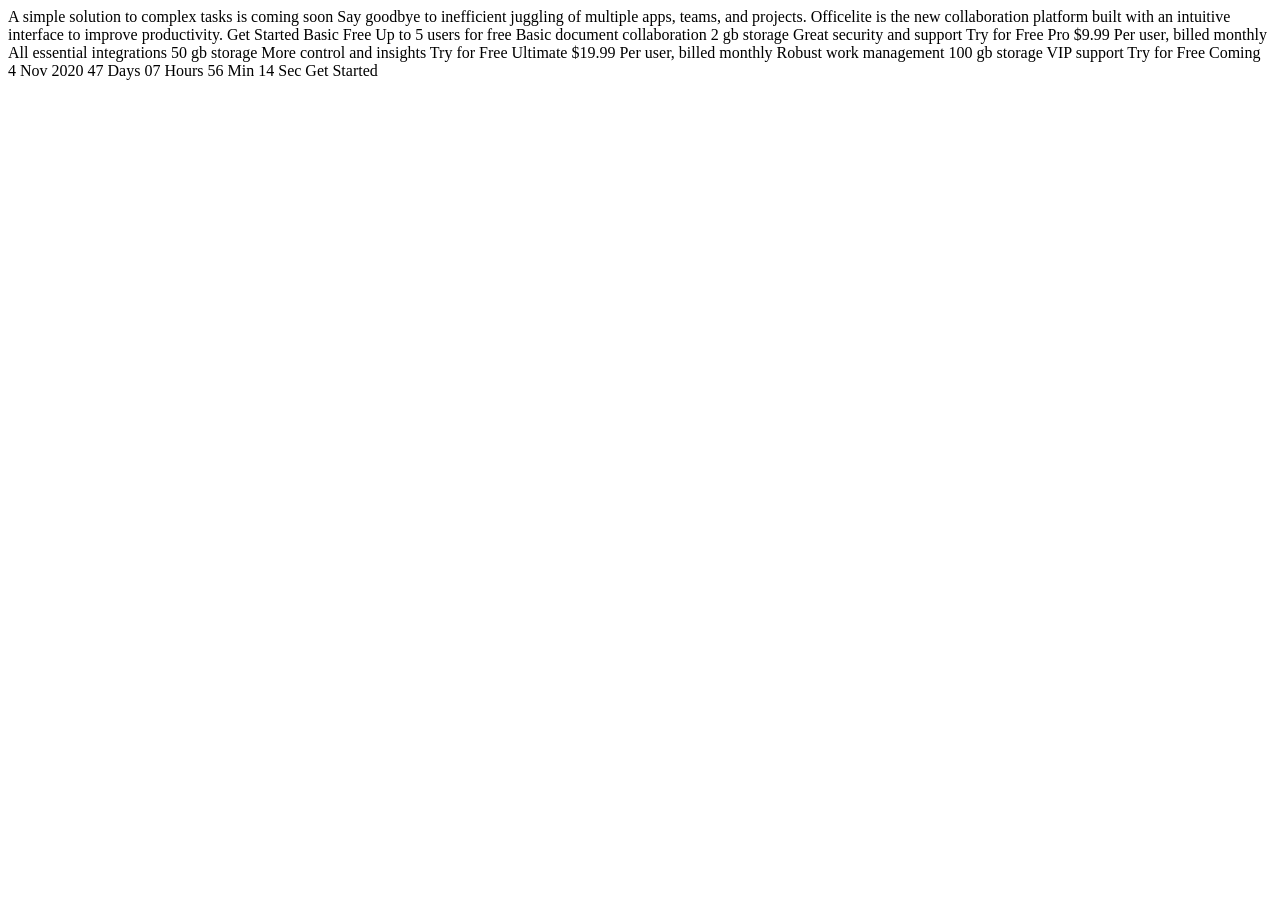
==== index.html @ 05491415 "initial commit" ====
<!DOCTYPE html>
<html lang="en">
<head>
  <meta charset="UTF-8">
  <meta name="viewport" content="width=device-width, initial-scale=1.0">

  <link rel="icon" type="image/png" sizes="32x32" href="./assets/favicon-32x32.png">
  
  <title>Frontend Mentor | Officelite coming soon site</title>
</head>
<body> 
  A simple solution to complex tasks is coming soon

  Say goodbye to inefficient juggling of multiple apps, teams, and projects. Officelite is the new 
  collaboration platform built with an intuitive interface to improve productivity.

  Get Started

  Basic
  Free
  Up to 5 users for free
  Basic document collaboration
  2 gb storage
  Great security and support
  Try for Free

  Pro
  $9.99
  Per user, billed monthly
  All essential integrations
  50 gb storage
  More control and insights
  Try for Free

  Ultimate
  $19.99
  Per user, billed monthly
  Robust work management
  100 gb storage
  VIP support
  Try for Free

  <!-- If you're choosing to make this date dynamic, set it to 30 days in the future from the moment the visitor views the page -->
  Coming 4 Nov 2020

  <!-- If you're choosing to make this timer dynamic, have it countdown from the date you set above -->
  47 Days
  07 Hours
  56 Min
  14 Sec
  Get Started
</body>
</html>
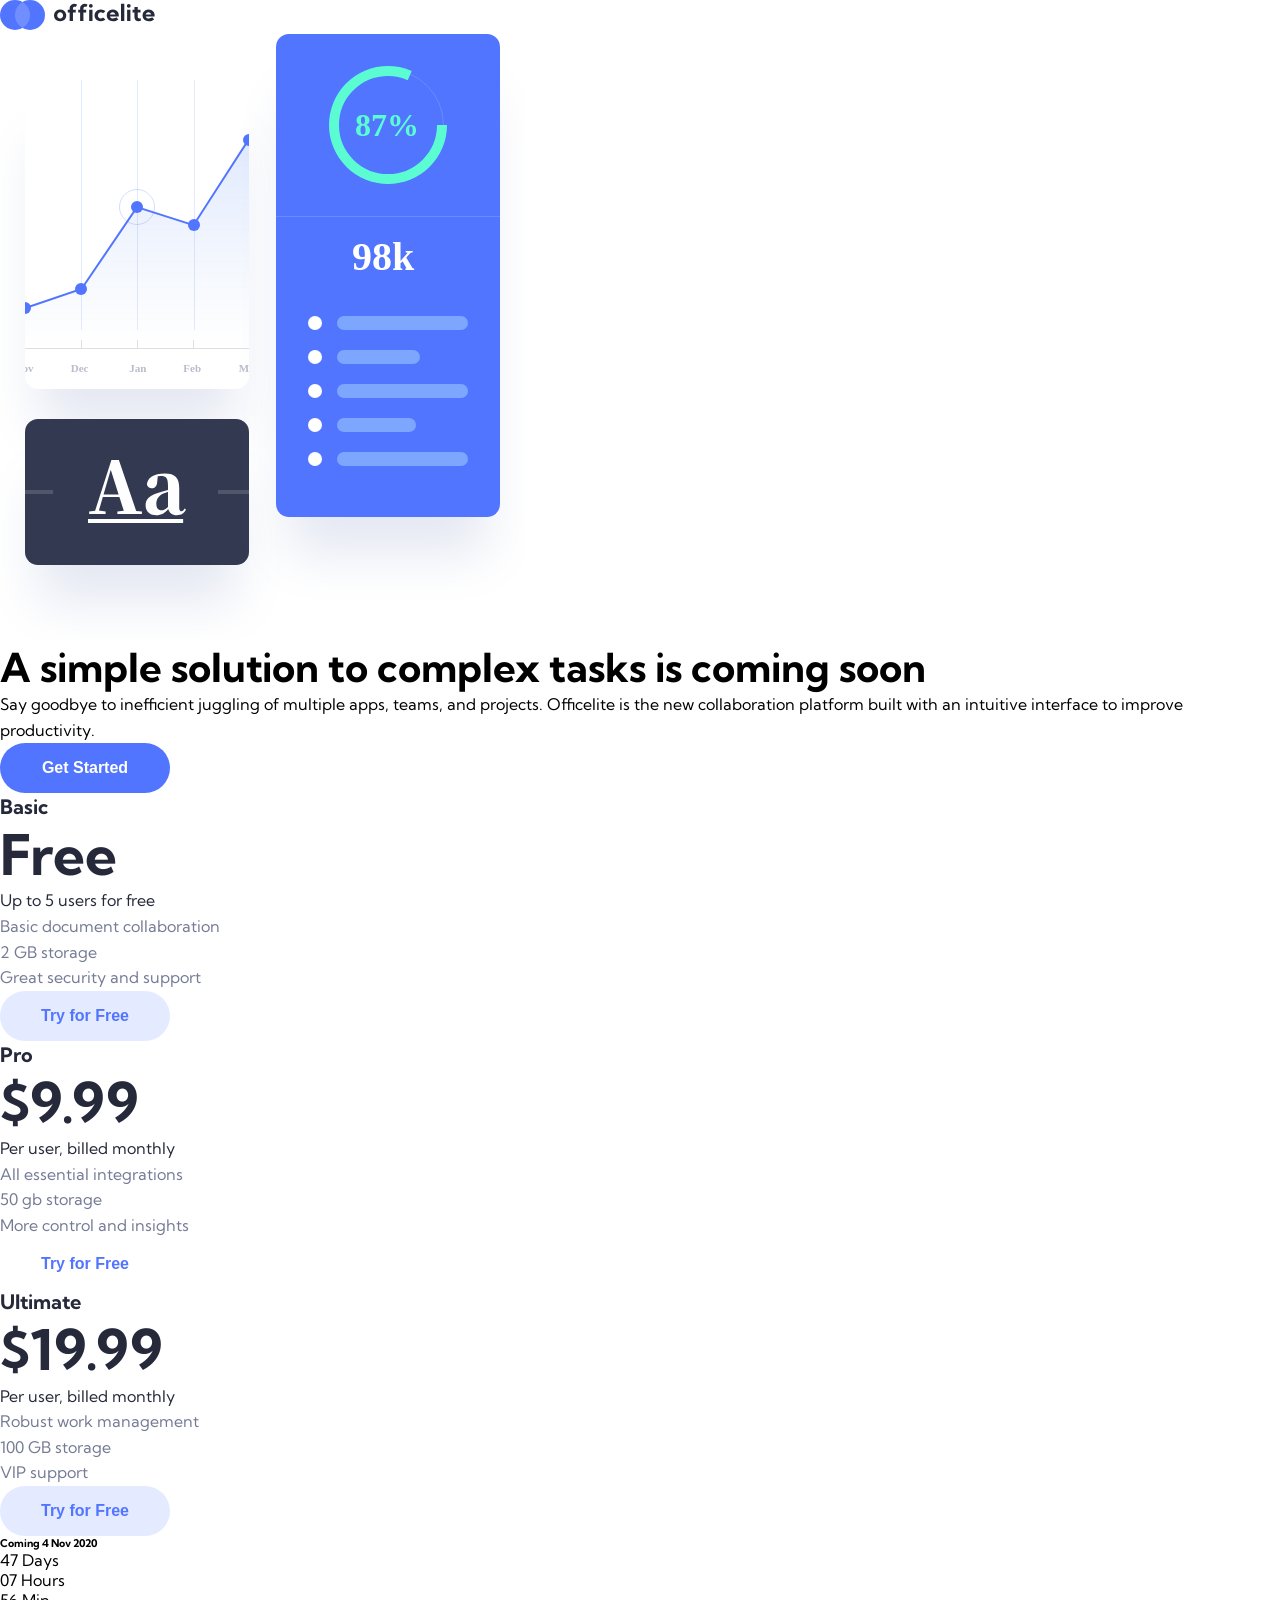
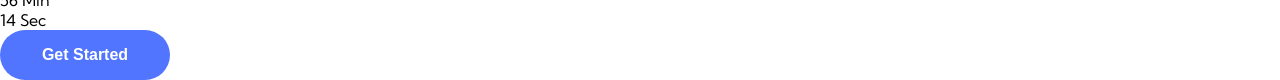
==== commit 5e99fcce: "html structure and css improve" ====
--- a/index.html
+++ b/index.html
@@ -1,53 +1,113 @@
-<!DOCTYPE html>
+<!doctype html>
 <html lang="en">
-<head>
-  <meta charset="UTF-8">
-  <meta name="viewport" content="width=device-width, initial-scale=1.0">
+  <head>
+    <meta charset="UTF-8" />
+    <meta name="viewport" content="width=device-width, initial-scale=1.0" />
 
-  <link rel="icon" type="image/png" sizes="32x32" href="./assets/favicon-32x32.png">
-  
-  <title>Frontend Mentor | Officelite coming soon site</title>
-</head>
-<body> 
-  A simple solution to complex tasks is coming soon
+    <link
+      rel="icon"
+      type="image/png"
+      sizes="32x32"
+      href="./assets/favicon-32x32.png"
+    />
 
-  Say goodbye to inefficient juggling of multiple apps, teams, and projects. Officelite is the new 
-  collaboration platform built with an intuitive interface to improve productivity.
+    <link rel="preconnect" href="https://fonts.googleapis.com" />
+    <link rel="preconnect" href="https://fonts.gstatic.com" crossorigin />
+    <link
+      href="https://fonts.googleapis.com/css2?family=Kumbh+Sans:wght,YOPQ@100..900,300&family=Red+Hat+Display:ital,wght@0,300..900;1,300..900&display=swap"
+      rel="stylesheet"
+    />
 
-  Get Started
+    <link rel="stylesheet" href="style.css" />
 
-  Basic
-  Free
-  Up to 5 users for free
-  Basic document collaboration
-  2 gb storage
-  Great security and support
-  Try for Free
+    <title>Frontend Mentor | Officelite coming soon site</title>
+  </head>
+  <body>
+    <div class="container">
+      <nav>
+        <img src="./assets/shared/logo.svg" alt="Officelite logo" />
+      </nav>
+      <header>
+        <img src="./assets/home/illustration-charts.svg" alt="Charts" />
+        <h1 class="text-preset-1-tablet">
+          A simple solution to complex tasks is coming soon
+        </h1>
+        <p class="text-preset-4">
+          Say goodbye to inefficient juggling of multiple apps, teams, and
+          projects. Officelite is the new collaboration platform built with an
+          intuitive interface to improve productivity.
+        </p>
+        <button
+          class="primary-button text-preset-5"
+          onclick="window.location.href = 'sign-up.html'"
+        >
+          Get Started
+        </button>
+      </header>
+      <main>
+        <div class="plan-card white-plan-card">
+          <h4 class="text-preset-2">Basic</h4>
+          <h2 class="text-preset-1">Free</h2>
+          <h5 class="text-preset-4">Up to 5 users for free</h5>
+          <p class="text-preset-4">Basic document collaboration</p>
+          <p class="text-preset-4">2 GB storage</p>
+          <p class="text-preset-4">Great security and support</p>
+          <button
+            class="secondary-button text-preset-5"
+            onclick="window.location.href = 'sign-up.html'"
+          >
+            Try for Free
+          </button>
+        </div>
 
-  Pro
-  $9.99
-  Per user, billed monthly
-  All essential integrations
-  50 gb storage
-  More control and insights
-  Try for Free
+        <div class="plan-card blue-plan-card">
+          <h4 class="text-preset-2">Pro</h4>
+          <h2 class="text-preset-1">$9.99</h2>
+          <h5 class="text-preset-4">Per user, billed monthly</h5>
+          <p class="text-preset-4">All essential integrations</p>
+          <p class="text-preset-4">50 gb storage</p>
+          <p class="text-preset-4">More control and insights</p>
+          <button
+            class="white-button text-preset-5"
+            onclick="window.location.href = 'sign-up.html'"
+          >
+            Try for Free
+          </button>
+        </div>
 
-  Ultimate
-  $19.99
-  Per user, billed monthly
-  Robust work management
-  100 gb storage
-  VIP support
-  Try for Free
+        <div class="plan-card white-plan-card">
+          <h4 class="text-preset-2">Ultimate</h4>
+          <h2 class="text-preset-1">$19.99</h2>
+          <h5 class="text-preset-4">Per user, billed monthly</h5>
+          <p class="text-preset-4">Robust work management</p>
+          <p class="text-preset-4">100 GB storage</p>
+          <p class="text-preset-4">VIP support</p>
+          <button
+            class="secondary-button text-preset-5"
+            onclick="window.location.href = 'sign-up.html'"
+          >
+            Try for Free
+          </button>
+        </div>
+      </main>
+      <footer>
+        <!-- If you're choosing to make this date dynamic, set it to 30 days in the future from the moment the visitor views the page -->
+        <h6 class="">Coming 4 Nov 2020</h6>
 
-  <!-- If you're choosing to make this date dynamic, set it to 30 days in the future from the moment the visitor views the page -->
-  Coming 4 Nov 2020
-
-  <!-- If you're choosing to make this timer dynamic, have it countdown from the date you set above -->
-  47 Days
-  07 Hours
-  56 Min
-  14 Sec
-  Get Started
-</body>
-</html>+        <!-- If you're choosing to make this timer dynamic, have it countdown from the date you set above -->
+        <div class="date-container">
+          <div class="date-card">47 Days</div>
+          <div class="date-card">07 Hours</div>
+          <div class="date-card">56 Min</div>
+          <div class="date-card">14 Sec</div>
+        </div>
+        <button
+          class="primary-button text-preset-5"
+          onclick="window.location.href = 'sign-up.html'"
+        >
+          Get Started
+        </button>
+      </footer>
+    </div>
+  </body>
+</html>
--- a/style.css
+++ b/style.css
@@ -0,0 +1,178 @@
+:root {
+  --neutral-900: #25293a;
+  --neutral-800: #333950;
+  --neutral-500: #747b95;
+  --neutral-50: #fafafa;
+  --neutral-0: #ffffff;
+  --blue-500: #5175ff;
+  --blue-300: #829cff;
+  --blue-100: #e4eaff;
+  --red-400: #f05b5b;
+  --spacing-0: 0;
+  --spacing-025: 2px;
+  --spacing-050: 4px;
+  --spacing-075: 6px;
+  --spacing-100: 8px;
+  --spacing-125: 10px;
+  --spacing-150: 12px;
+  --spacing-200: 16px;
+  --spacing-250: 20px;
+  --spacing-300: 24px;
+  --spacing-400: 32px;
+  --spacing-500: 40px;
+  --spacing-600: 48px;
+  --spacing-800: 64px;
+  --spacing-1000: 80px;
+  --spacing-1200: 96px;
+  --spacing-1400: 112px;
+  --spacing-1600: 128px;
+  --spacing-1800: 140px;
+  --radius-0: 0;
+  --radius-4: 4px;
+  --radius-6: 6px;
+  --radius-8: 8px;
+  --radius-10: 10px;
+  --radius-12: 12px;
+  --radius-16: 16px;
+  --radius-20: 20px;
+  --radius-24: 24px;
+  --radius-full: 999px;
+}
+
+.text-preset-1 {
+  font-size: 56px;
+  line-height: 1.2;
+  letter-spacing: 0;
+  font-weight: 700;
+}
+
+.text-preset-1-tablet {
+  font-size: 40px;
+  line-height: 1.2;
+  letter-spacing: 0;
+  font-weight: 700;
+}
+
+.text-preset-2 {
+  font-size: 20px;
+  line-height: 1.4;
+  letter-spacing: 0;
+  font-weight: 700;
+}
+
+.text-preset-3 {
+  font-size: 18px;
+  line-height: 1.5;
+  letter-spacing: 0;
+  font-weight: 700;
+}
+
+.text-preset-4 {
+  font-size: 16px;
+  line-height: 1.6;
+  letter-spacing: 0;
+  font-weight: 400;
+}
+
+.text-preset-5 {
+  font-size: 16px;
+  line-height: 1.6;
+  letter-spacing: 0;
+  font-weight: 700;
+}
+
+.text-preset-6 {
+  font-size: 16px;
+  line-height: 1.6;
+  letter-spacing: 5px;
+  font-weight: 700;
+  text-transform: uppercase;
+}
+
+.primary-button {
+  background-color: var(--blue-500);
+  color: var(--neutral-0);
+  border-radius: var(--radius-full);
+  width: 170px;
+  height: 50px;
+  padding: var(--spacing-150) var(--spacing-500);
+  border: none;
+}
+
+.primary-button:hover {
+  background-color: var(--blue-300);
+}
+
+.primary-button:focus {
+  background-color: var(--blue-500);
+}
+
+.secondary-button {
+  background-color: var(--blue-100);
+  color: var(--blue-500);
+  border-radius: var(--radius-full);
+  width: 170px;
+  height: 50px;
+  padding: var(--spacing-150) var(--spacing-500);
+  border: none;
+}
+
+.secondary-button:hover {
+  background-color: var(--blue-500);
+  color: var(--neutral-0);
+}
+
+.secondary-button:focus {
+}
+
+.white-button {
+  background-color: var(--neutral-0);
+  color: var(--blue-500);
+  border-radius: var(--radius-full);
+  width: 170px;
+  height: 50px;
+  padding: var(--spacing-150) var(--spacing-500);
+  border: none;
+}
+
+.white-button:hover {
+  background-color: var(--blue-100);
+}
+
+.white-button:focus {
+}
+
+nav h1 {
+  color: var(--neutral-800);
+}
+
+nav p {
+  color: var(--neutral-500);
+}
+
+.plan-card h2,
+.plan-card h4,
+.plan-card h5 {
+  color: var(--neutral-900);
+}
+
+.plan-card p {
+  color: var(--neutral-500);
+}
+
+* {
+  box-sizing: border-box;
+  margin: 0;
+  padding: 0;
+}
+
+body {
+  font-family: "Kumbh Sans", sans-serif;
+  background-color: var(--neutral-0);
+}
+
+@media (min-width: 768px) {
+}
+
+@media (min-width: 1024px) {
+}
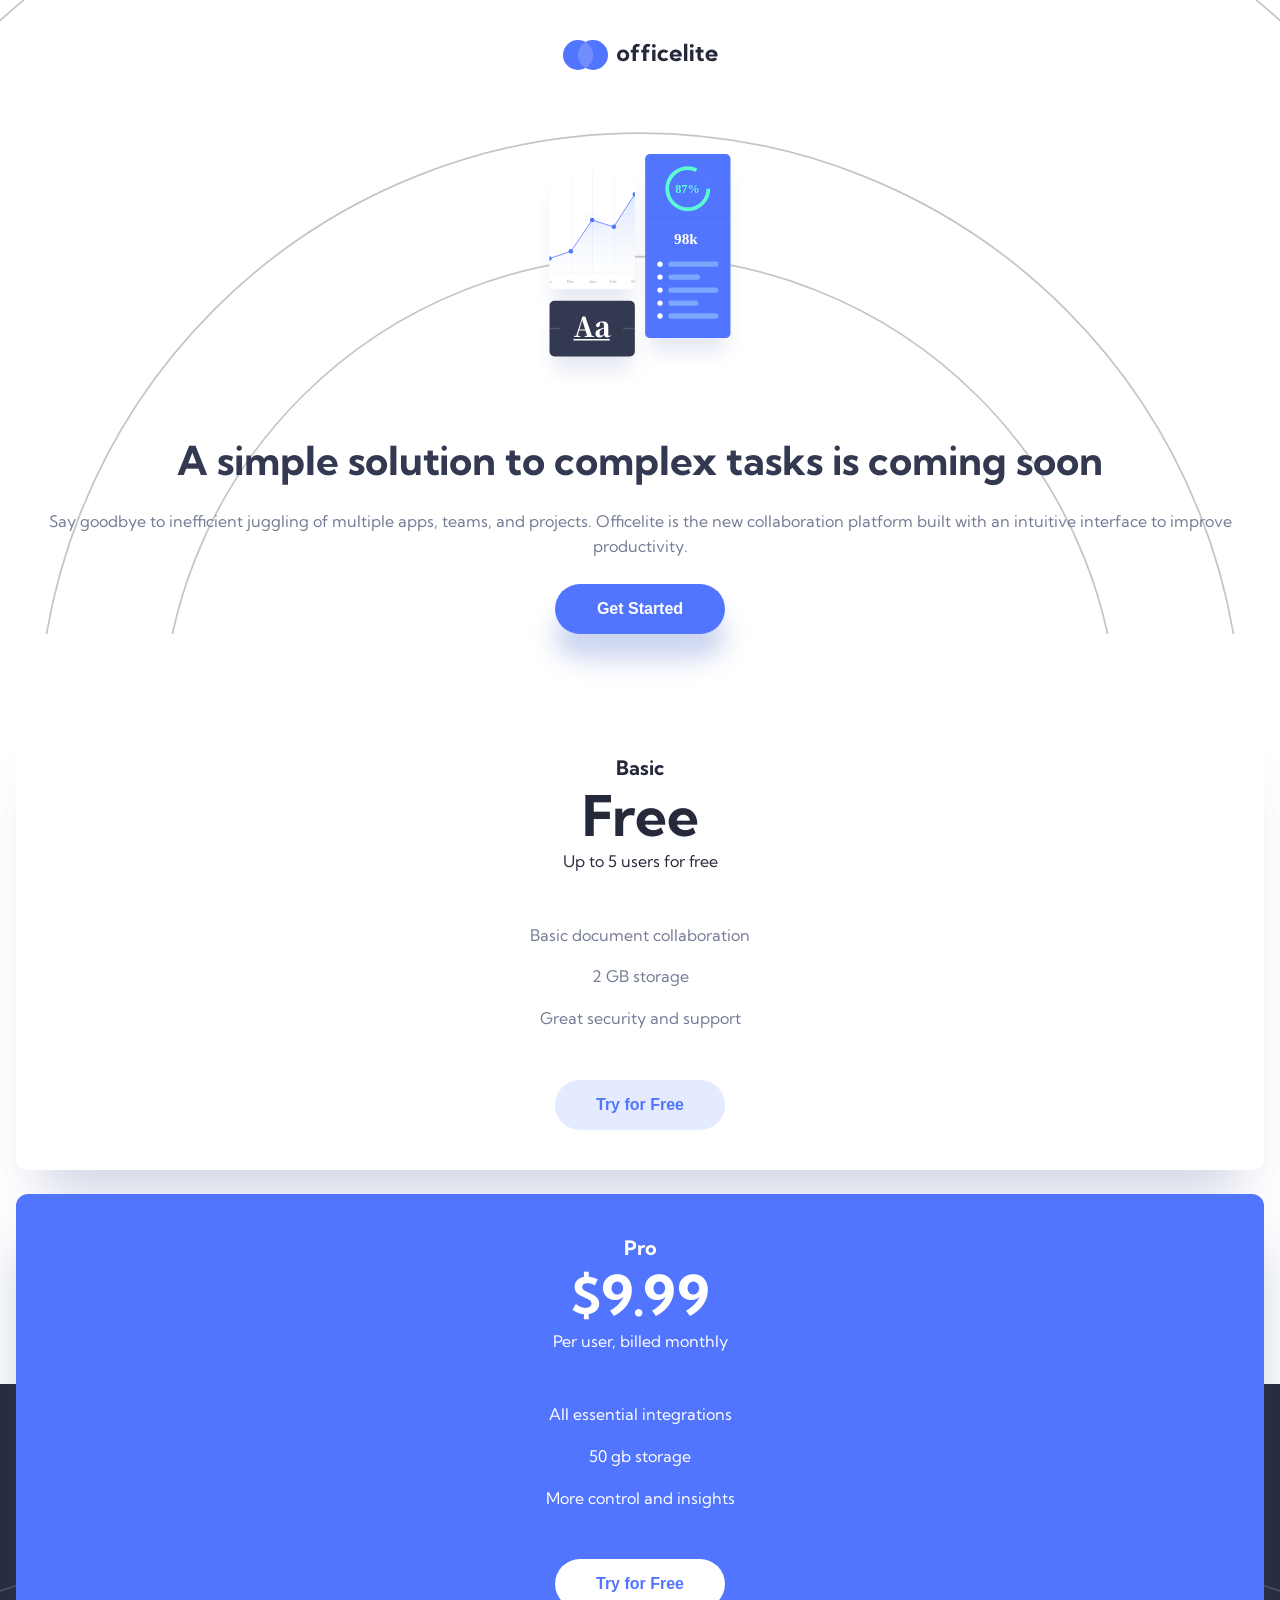
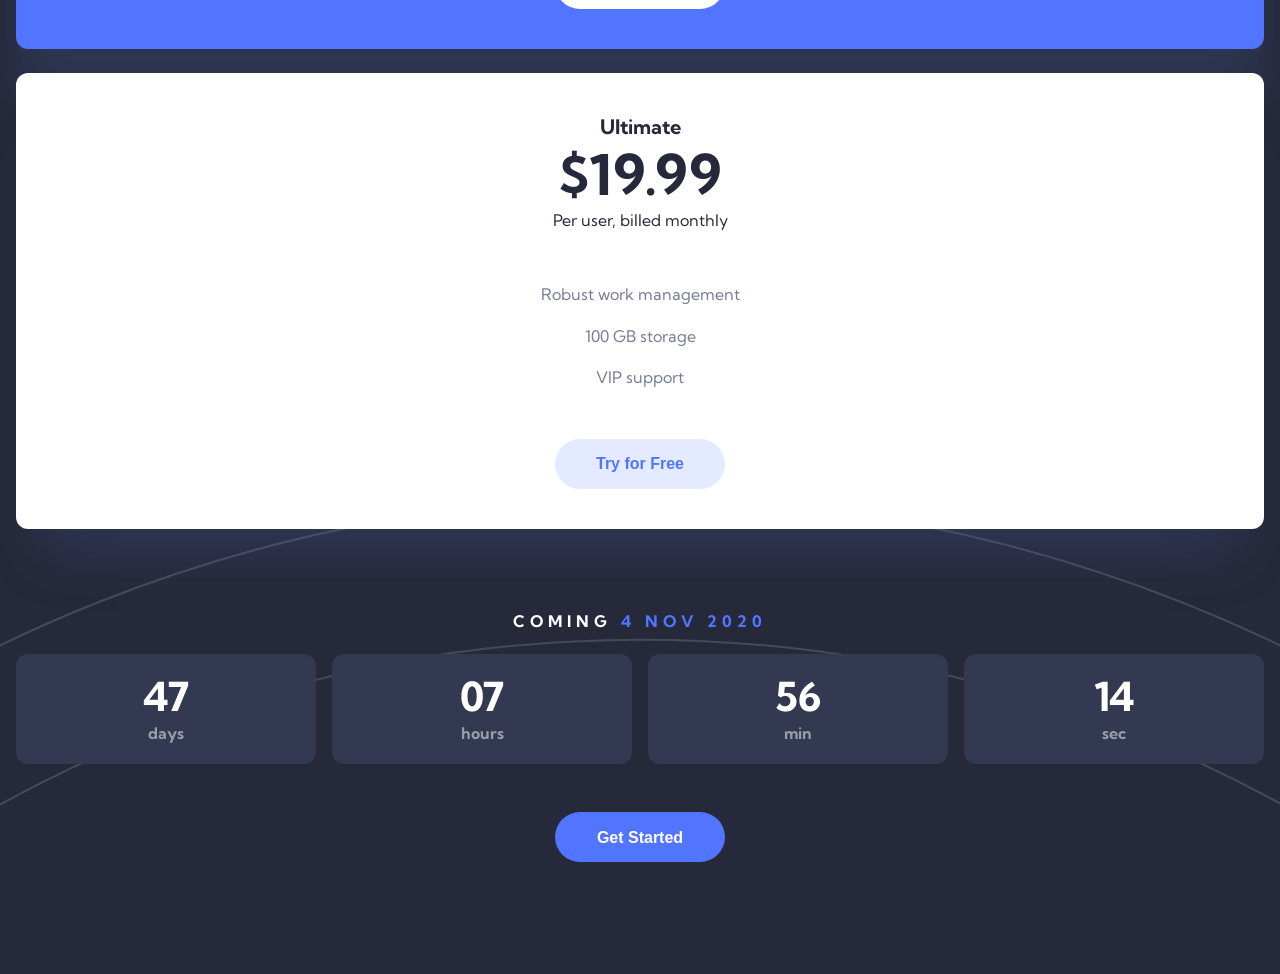
==== commit 8fa671ba: "main page mobile done" ====
--- a/index.html
+++ b/index.html
@@ -24,90 +24,130 @@
   </head>
   <body>
     <div class="container">
-      <nav>
-        <img src="./assets/shared/logo.svg" alt="Officelite logo" />
-      </nav>
       <header>
-        <img src="./assets/home/illustration-charts.svg" alt="Charts" />
-        <h1 class="text-preset-1-tablet">
-          A simple solution to complex tasks is coming soon
-        </h1>
-        <p class="text-preset-4">
-          Say goodbye to inefficient juggling of multiple apps, teams, and
-          projects. Officelite is the new collaboration platform built with an
-          intuitive interface to improve productivity.
-        </p>
-        <button
-          class="primary-button text-preset-5"
-          onclick="window.location.href = 'sign-up.html'"
-        >
-          Get Started
-        </button>
-      </header>
-      <main>
-        <div class="plan-card white-plan-card">
-          <h4 class="text-preset-2">Basic</h4>
-          <h2 class="text-preset-1">Free</h2>
-          <h5 class="text-preset-4">Up to 5 users for free</h5>
-          <p class="text-preset-4">Basic document collaboration</p>
-          <p class="text-preset-4">2 GB storage</p>
-          <p class="text-preset-4">Great security and support</p>
+        <nav>
+          <img
+            src="./assets/shared/logo.svg"
+            alt="Officelite logo"
+            class="logo-img"
+          />
+        </nav>
+
+        <img
+          src="./assets/home/illustration-charts.svg"
+          alt="Charts"
+          class="charts-img"
+        />
+
+        <div class="header-content">
+          <h1 class="text-preset-1-tablet">
+            A simple solution to complex tasks is coming soon
+          </h1>
+          <p class="text-preset-4">
+            Say goodbye to inefficient juggling of multiple apps, teams, and
+            projects. Officelite is the new collaboration platform built with an
+            intuitive interface to improve productivity.
+          </p>
           <button
-            class="secondary-button text-preset-5"
+            class="primary-button text-preset-5"
             onclick="window.location.href = 'sign-up.html'"
           >
-            Try for Free
+            Get Started
           </button>
         </div>
+      </header>
+      <div class="pricing-section">
+        <main>
+          <div class="plan-card white-plan-card">
+            <div class="plan-card-pricing">
+              <h4 class="text-preset-2">Basic</h4>
+              <h2 class="text-preset-1">Free</h2>
+              <h5 class="text-preset-4">Up to 5 users for free</h5>
+            </div>
+            <div class="plan-card-features">
+              <p class="text-preset-4">Basic document collaboration</p>
+              <p class="text-preset-4">2 GB storage</p>
+              <p class="text-preset-4">Great security and support</p>
+            </div>
+            <button
+              class="secondary-button text-preset-5"
+              onclick="window.location.href = 'sign-up.html'"
+            >
+              Try for Free
+            </button>
+          </div>
 
-        <div class="plan-card blue-plan-card">
-          <h4 class="text-preset-2">Pro</h4>
-          <h2 class="text-preset-1">$9.99</h2>
-          <h5 class="text-preset-4">Per user, billed monthly</h5>
-          <p class="text-preset-4">All essential integrations</p>
-          <p class="text-preset-4">50 gb storage</p>
-          <p class="text-preset-4">More control and insights</p>
+          <div class="plan-card blue-plan-card">
+            <div class="plan-card-pricing">
+              <h4 class="text-preset-2">Pro</h4>
+              <h2 class="text-preset-1">$9.99</h2>
+              <h5 class="text-preset-4">Per user, billed monthly</h5>
+            </div>
+            <div class="plan-card-features">
+              <p class="text-preset-4">All essential integrations</p>
+              <p class="text-preset-4">50 gb storage</p>
+              <p class="text-preset-4">More control and insights</p>
+            </div>
+            <button
+              class="white-button text-preset-5"
+              onclick="window.location.href = 'sign-up.html'"
+            >
+              Try for Free
+            </button>
+          </div>
+
+          <div class="plan-card white-plan-card">
+            <div class="plan-card-pricing">
+              <h4 class="text-preset-2">Ultimate</h4>
+              <h2 class="text-preset-1">$19.99</h2>
+              <h5 class="text-preset-4">Per user, billed monthly</h5>
+            </div>
+            <div class="plan-card-features">
+              <p class="text-preset-4">Robust work management</p>
+              <p class="text-preset-4">100 GB storage</p>
+              <p class="text-preset-4">VIP support</p>
+            </div>
+            <button
+              class="secondary-button text-preset-5"
+              onclick="window.location.href = 'sign-up.html'"
+            >
+              Try for Free
+            </button>
+          </div>
+        </main>
+        <footer>
+          <!-- If you're choosing to make this date dynamic, set it to 30 days in the future from the moment the visitor views the page -->
+          <h6 class="coming-date text-preset-6">
+            Coming <span class="blue-text">4 Nov 2020</span>
+          </h6>
+
+          <!-- If you're choosing to make this timer dynamic, have it countdown from the date you set above -->
+          <div class="date-container">
+            <div class="date-card">
+              <p class="date-number text-preset-1-tablet">47</p>
+              <p class="date-word text-preset-5">days</p>
+            </div>
+            <div class="date-card">
+              <p class="date-number text-preset-1-tablet">07</p>
+              <p class="date-word text-preset-5">hours</p>
+            </div>
+            <div class="date-card">
+              <p class="date-number text-preset-1-tablet">56</p>
+              <p class="date-word text-preset-5">min</p>
+            </div>
+            <div class="date-card">
+              <p class="date-number text-preset-1-tablet">14</p>
+              <p class="date-word text-preset-5">sec</p>
+            </div>
+          </div>
           <button
-            class="white-button text-preset-5"
+            class="primary-button text-preset-5"
             onclick="window.location.href = 'sign-up.html'"
           >
-            Try for Free
+            Get Started
           </button>
-        </div>
-
-        <div class="plan-card white-plan-card">
-          <h4 class="text-preset-2">Ultimate</h4>
-          <h2 class="text-preset-1">$19.99</h2>
-          <h5 class="text-preset-4">Per user, billed monthly</h5>
-          <p class="text-preset-4">Robust work management</p>
-          <p class="text-preset-4">100 GB storage</p>
-          <p class="text-preset-4">VIP support</p>
-          <button
-            class="secondary-button text-preset-5"
-            onclick="window.location.href = 'sign-up.html'"
-          >
-            Try for Free
-          </button>
-        </div>
-      </main>
-      <footer>
-        <!-- If you're choosing to make this date dynamic, set it to 30 days in the future from the moment the visitor views the page -->
-        <h6 class="">Coming 4 Nov 2020</h6>
-
-        <!-- If you're choosing to make this timer dynamic, have it countdown from the date you set above -->
-        <div class="date-container">
-          <div class="date-card">47 Days</div>
-          <div class="date-card">07 Hours</div>
-          <div class="date-card">56 Min</div>
-          <div class="date-card">14 Sec</div>
-        </div>
-        <button
-          class="primary-button text-preset-5"
-          onclick="window.location.href = 'sign-up.html'"
-        >
-          Get Started
-        </button>
-      </footer>
+        </footer>
+      </div>
     </div>
   </body>
 </html>
--- a/style.css
+++ b/style.css
@@ -89,6 +89,10 @@
   text-transform: uppercase;
 }
 
+button {
+  cursor: pointer;
+}
+
 .primary-button {
   background-color: var(--blue-500);
   color: var(--neutral-0);
@@ -97,6 +101,7 @@
   height: 50px;
   padding: var(--spacing-150) var(--spacing-500);
   border: none;
+  box-shadow: 00px 25px 25px rgba(53, 91, 194, 0.25);
 }
 
 .primary-button:hover {
@@ -104,7 +109,10 @@
 }
 
 .primary-button:focus {
-  background-color: var(--blue-500);
+  outline: none;
+  box-shadow:
+    0 0 0 3px var(--neutral-0),
+    0 0 0 6px var(--blue-500);
 }
 
 .secondary-button {
@@ -123,6 +131,9 @@
 }
 
 .secondary-button:focus {
+  outline: none;
+  background-color: var(--blue-500);
+  color: var(--neutral-0);
 }
 
 .white-button {
@@ -140,24 +151,8 @@
 }
 
 .white-button:focus {
-}
-
-nav h1 {
-  color: var(--neutral-800);
-}
-
-nav p {
-  color: var(--neutral-500);
-}
-
-.plan-card h2,
-.plan-card h4,
-.plan-card h5 {
-  color: var(--neutral-900);
-}
-
-.plan-card p {
-  color: var(--neutral-500);
+  outline: none;
+  background-color: var(--blue-100);
 }
 
 * {
@@ -171,6 +166,178 @@
   background-color: var(--neutral-0);
 }
 
+.container {
+  display: flex;
+  flex-direction: column;
+  align-items: center;
+  justify-content: center;
+  text-align: center;
+}
+
+.header-content h1 {
+  color: var(--neutral-800);
+}
+
+.header-content p {
+  color: var(--neutral-500);
+}
+
+.logo-img {
+  margin-top: var(--spacing-500);
+  margin-bottom: var(--spacing-1000);
+}
+
+header {
+  margin-bottom: var(--spacing-1000);
+  position: relative;
+  z-index: 1;
+}
+
+header::before {
+  content: "";
+  position: absolute;
+  top: 0;
+  left: 0;
+  width: 100%;
+  height: 100%;
+  background-image: url(./assets/home/bg-pattern-header.svg);
+  background-position: center -225px;
+  background-repeat: no-repeat;
+  position: absolute;
+  background-size: 150%;
+  filter: brightness(0.15);
+  z-index: -1;
+}
+
+.charts-img {
+  margin-bottom: var(--spacing-600);
+  width: 200px;
+}
+
+.header-content {
+  margin: var(--spacing-0) var(--spacing-200);
+  display: flex;
+  flex-direction: column;
+  gap: var(--spacing-300);
+  align-items: center;
+}
+
+.pricing-section {
+  width: 100%;
+  background: linear-gradient(
+    to top,
+    var(--neutral-900) 64%,
+    var(--neutral-0) 64%
+  );
+  position: relative;
+  z-index: 1;
+}
+
+.pricing-section::before {
+  content: "";
+  position: absolute;
+  top: 0;
+  left: 0;
+  width: 100%;
+  height: 100%;
+  background-image: url(./assets/home/bg-pattern-footer.svg);
+  background-position: center 775px;
+  background-repeat: no-repeat;
+  position: absolute;
+  background-size: 325%;
+  z-index: -1;
+}
+
+.pricing-section .primary-button {
+  box-shadow: none;
+}
+
+.pricing-section .primary-button:focus {
+  box-shadow: none;
+  background-color: var(--blue-300);
+}
+
+main {
+  width: 100%;
+}
+
+.plan-card {
+  border-radius: var(--radius-12);
+  padding: var(--spacing-500) var(--spacing-300);
+  background-color: var(--neutral-0);
+  box-shadow: 0px 50px 50px -25px rgba(75, 92, 154, 0.25);
+  margin: var(--spacing-0) var(--spacing-200) var(--spacing-300);
+}
+
+.plan-card:last-child {
+  margin-bottom: var(--spacing-1000);
+}
+
+.white-plan-card .plan-card-features {
+  color: var(--neutral-500);
+  margin: var(--spacing-600) 0;
+  display: flex;
+  flex-direction: column;
+  gap: var(--spacing-200);
+}
+
+.blue-plan-card {
+  background-color: var(--blue-500);
+  box-shadow: 0px 50px 50px 0px rgba(75, 92, 154, 0.25);
+}
+
+.blue-plan-card .plan-card-pricing {
+  color: var(--neutral-0);
+}
+
+.blue-plan-card .plan-card-features {
+  color: var(--neutral-0);
+  margin: var(--spacing-600) 0;
+  display: flex;
+  flex-direction: column;
+  gap: var(--spacing-200);
+}
+
+.plan-card-pricing {
+  color: var(--neutral-900);
+}
+
+.coming-date {
+  color: var(--neutral-0);
+}
+
+.blue-text {
+  color: var(--blue-500);
+}
+
+.date-container {
+  display: flex;
+  justify-content: center;
+  margin: var(--spacing-250) var(--spacing-200) var(--spacing-600);
+  gap: var(--spacing-200);
+}
+
+.date-card {
+  border-radius: var(--radius-12);
+  background-color: var(--neutral-800);
+  width: 100%;
+  height: 110px;
+  display: flex;
+  flex-direction: column;
+  padding: var(--spacing-200) var(--spacing-150);
+  justify-content: center;
+  align-items: center;
+  color: var(--neutral-0);
+}
+
+.date-word {
+  opacity: 0.5;
+}
+
+footer {
+  margin-bottom: var(--spacing-1400);
+}
+
 @media (min-width: 768px) {
 }
 
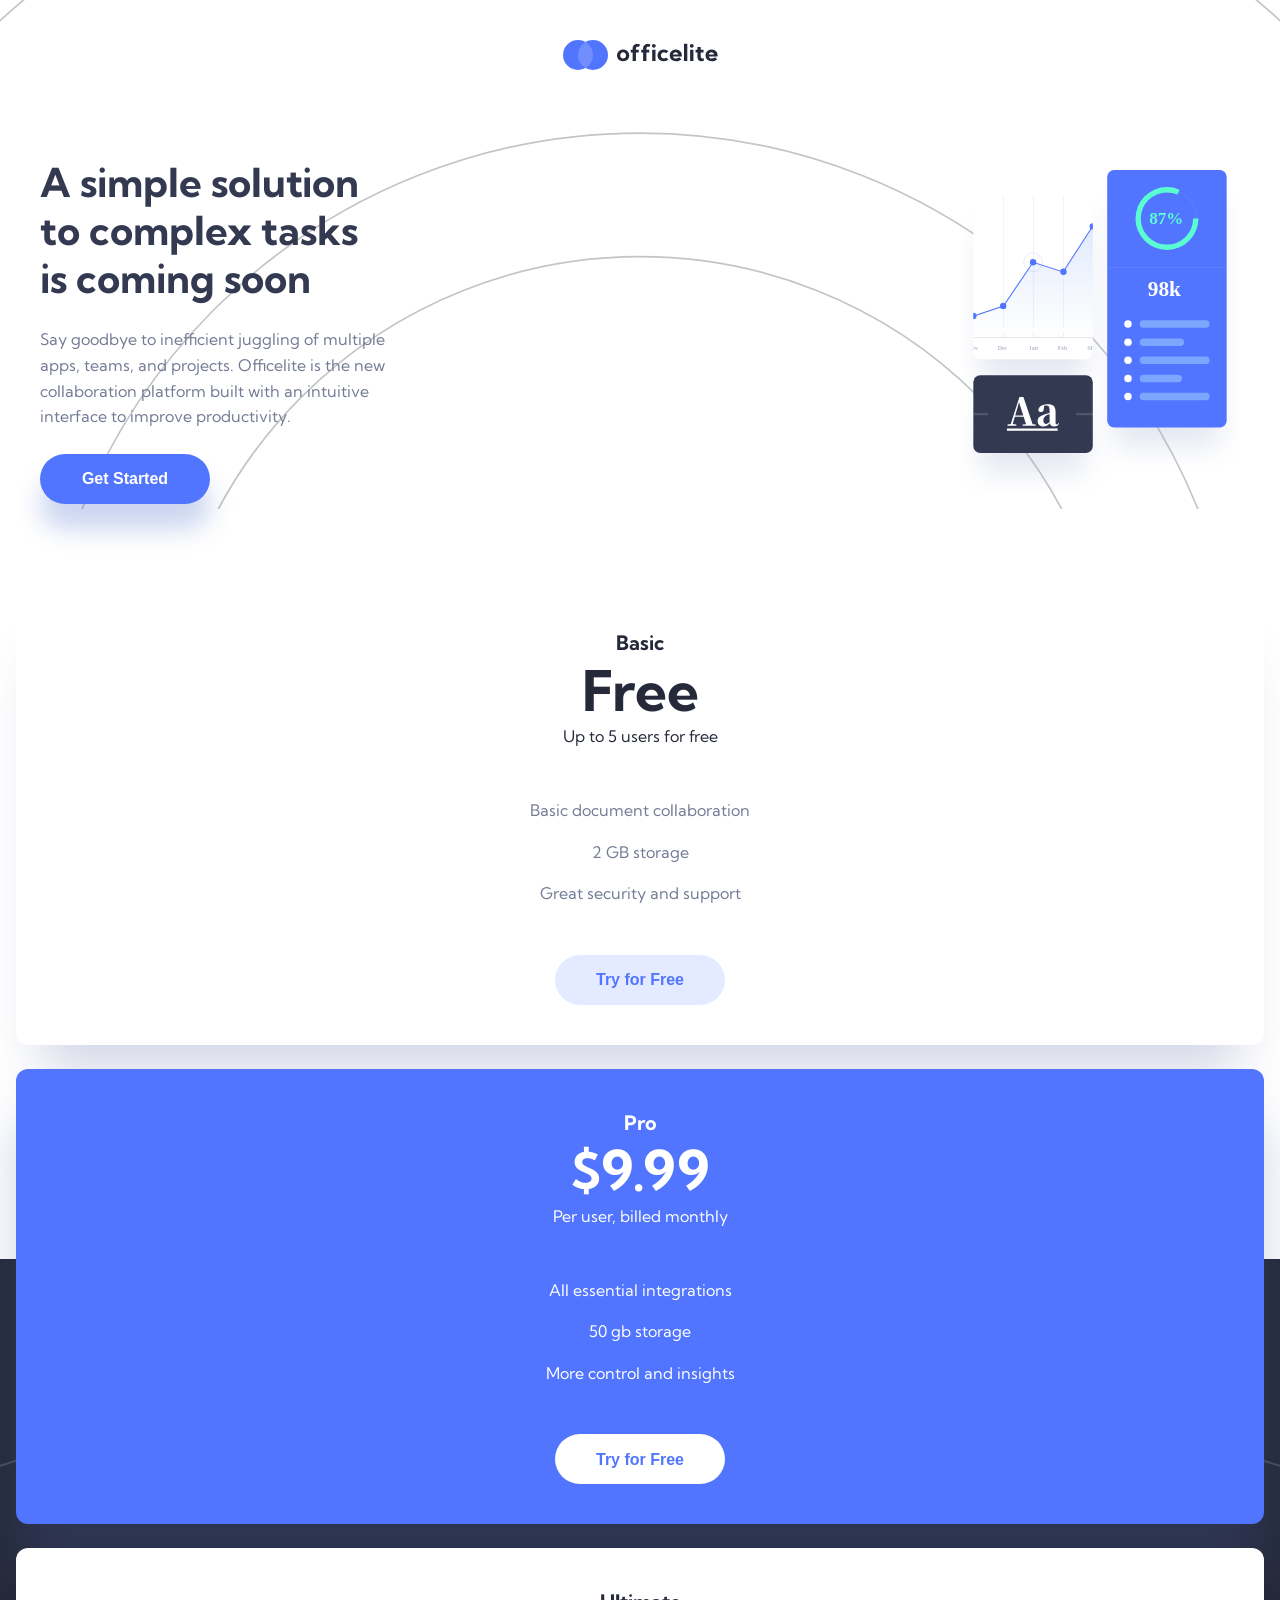
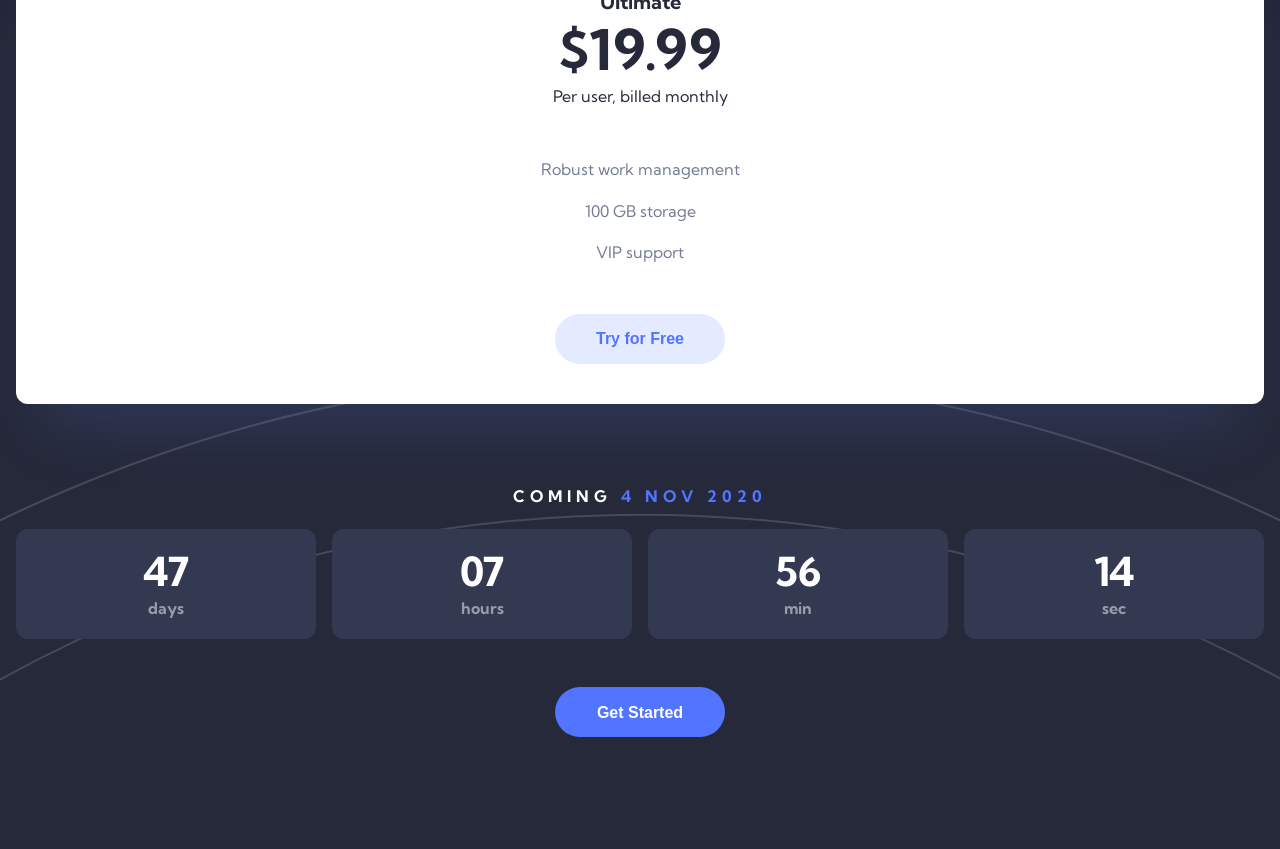
==== commit fdbdf87d: "fix: containers add and tablet design start" ====
--- a/index.html
+++ b/index.html
@@ -33,27 +33,29 @@
           />
         </nav>
 
-        <img
-          src="./assets/home/illustration-charts.svg"
-          alt="Charts"
-          class="charts-img"
-        />
+        <div class="header-content">
+          <img
+            src="./assets/home/illustration-charts.svg"
+            alt="Charts"
+            class="charts-img"
+          />
 
-        <div class="header-content">
-          <h1 class="text-preset-1-tablet">
-            A simple solution to complex tasks is coming soon
-          </h1>
-          <p class="text-preset-4">
-            Say goodbye to inefficient juggling of multiple apps, teams, and
-            projects. Officelite is the new collaboration platform built with an
-            intuitive interface to improve productivity.
-          </p>
-          <button
-            class="primary-button text-preset-5"
-            onclick="window.location.href = 'sign-up.html'"
-          >
-            Get Started
-          </button>
+          <div class="header-content-text">
+            <h1 class="text-preset-1-tablet">
+              A simple solution to complex tasks is coming soon
+            </h1>
+            <p class="text-preset-4">
+              Say goodbye to inefficient juggling of multiple apps, teams, and
+              projects. Officelite is the new collaboration platform built with
+              an intuitive interface to improve productivity.
+            </p>
+            <button
+              class="primary-button text-preset-5"
+              onclick="window.location.href = 'sign-up.html'"
+            >
+              Get Started
+            </button>
+          </div>
         </div>
       </header>
       <div class="pricing-section">
--- a/style.css
+++ b/style.css
@@ -64,7 +64,7 @@
   font-size: 18px;
   line-height: 1.5;
   letter-spacing: 0;
-  font-weight: 700;
+  font-weight: 400;
 }
 
 .text-preset-4 {
@@ -172,14 +172,7 @@
   align-items: center;
   justify-content: center;
   text-align: center;
-}
-
-.header-content h1 {
-  color: var(--neutral-800);
-}
-
-.header-content p {
-  color: var(--neutral-500);
+  width: 100%;
 }
 
 .logo-img {
@@ -218,8 +211,21 @@
   margin: var(--spacing-0) var(--spacing-200);
   display: flex;
   flex-direction: column;
-  gap: var(--spacing-300);
   align-items: center;
+}
+
+.header-content-text {
+  width: 343px;
+}
+
+.header-content-text h1 {
+  color: var(--neutral-800);
+  margin-bottom: var(--spacing-300);
+}
+
+.header-content-text p {
+  color: var(--neutral-500);
+  margin-bottom: var(--spacing-300);
 }
 
 .pricing-section {
@@ -338,7 +344,116 @@
   margin-bottom: var(--spacing-1400);
 }
 
+/* sign-up */
+
+.coming-date-su {
+  color: var(--neutral-800);
+  margin-top: var(--spacing-500);
+}
+
+.date-card-su {
+  background-color: var(--blue-100);
+  color: var(--blue-500);
+}
+
+.dc-white {
+  margin-bottom: var(--spacing-1000);
+}
+
+.date-card-su .date-word {
+  color: var(--neutral-800);
+}
+
+section {
+  width: 100%;
+  position: relative;
+  z-index: 1;
+  background: linear-gradient(
+    to top,
+    var(--neutral-900) 56%,
+    var(--neutral-0) 56%
+  );
+}
+
+section::before {
+  content: "";
+  position: absolute;
+  top: 0;
+  left: 0;
+  width: 100%;
+  height: 100%;
+  background-image: url(./assets/home/bg-pattern-footer.svg);
+  background-position: center -50px;
+  background-repeat: no-repeat;
+  background-size: contain;
+  position: absolute;
+  background-size: 300%;
+  z-index: -1;
+}
+
+.form-container {
+  display: flex;
+  flex-direction: column;
+  background-color: var(--neutral-0);
+  margin: var(--spacing-0) var(--spacing-300) var(--spacing-1000);
+  padding: var(--spacing-500) var(--spacing-250);
+  border-radius: var(--radius-12);
+  gap: var(--spacing-300);
+  box-shadow: 0px 50px 50px 0px rgba(75, 92, 154, 0.16);
+}
+
+.fc-input {
+  height: 45px;
+  padding: var(--spacing-0) var(--spacing-200) var(--spacing-200);
+  color: var(--neutral-800);
+  border: none;
+  border-bottom: var(--neutral-500) 1px solid;
+  outline: none;
+}
+
+.plan-picker {
+  padding-left: var(--spacing-100);
+}
+
+.option-span {
+  color: var(--neutral-500);
+  opacity: 0.4;
+  margin-left: var(--spacing-200);
+}
+
+.pb-su {
+  width: 100%;
+  margin-top: var(--spacing-500);
+  box-shadow: none;
+}
+
 @media (min-width: 768px) {
+  header {
+    width: 100%;
+  }
+
+  .header-content {
+    display: flex;
+    flex-direction: row;
+    justify-content: space-between;
+    align-items: center;
+    /* gap: 0; */
+    width: 100%;
+    padding: 0 var(--spacing-500);
+    margin: 0;
+  }
+
+  .header-content-text {
+    width: 345px;
+    text-align: left;
+    order: -1;
+  }
+
+  .charts-img {
+    order: 1;
+    width: 280px;
+    margin: var(--spacing-200) 0;
+  }
 }
 
 @media (min-width: 1024px) {
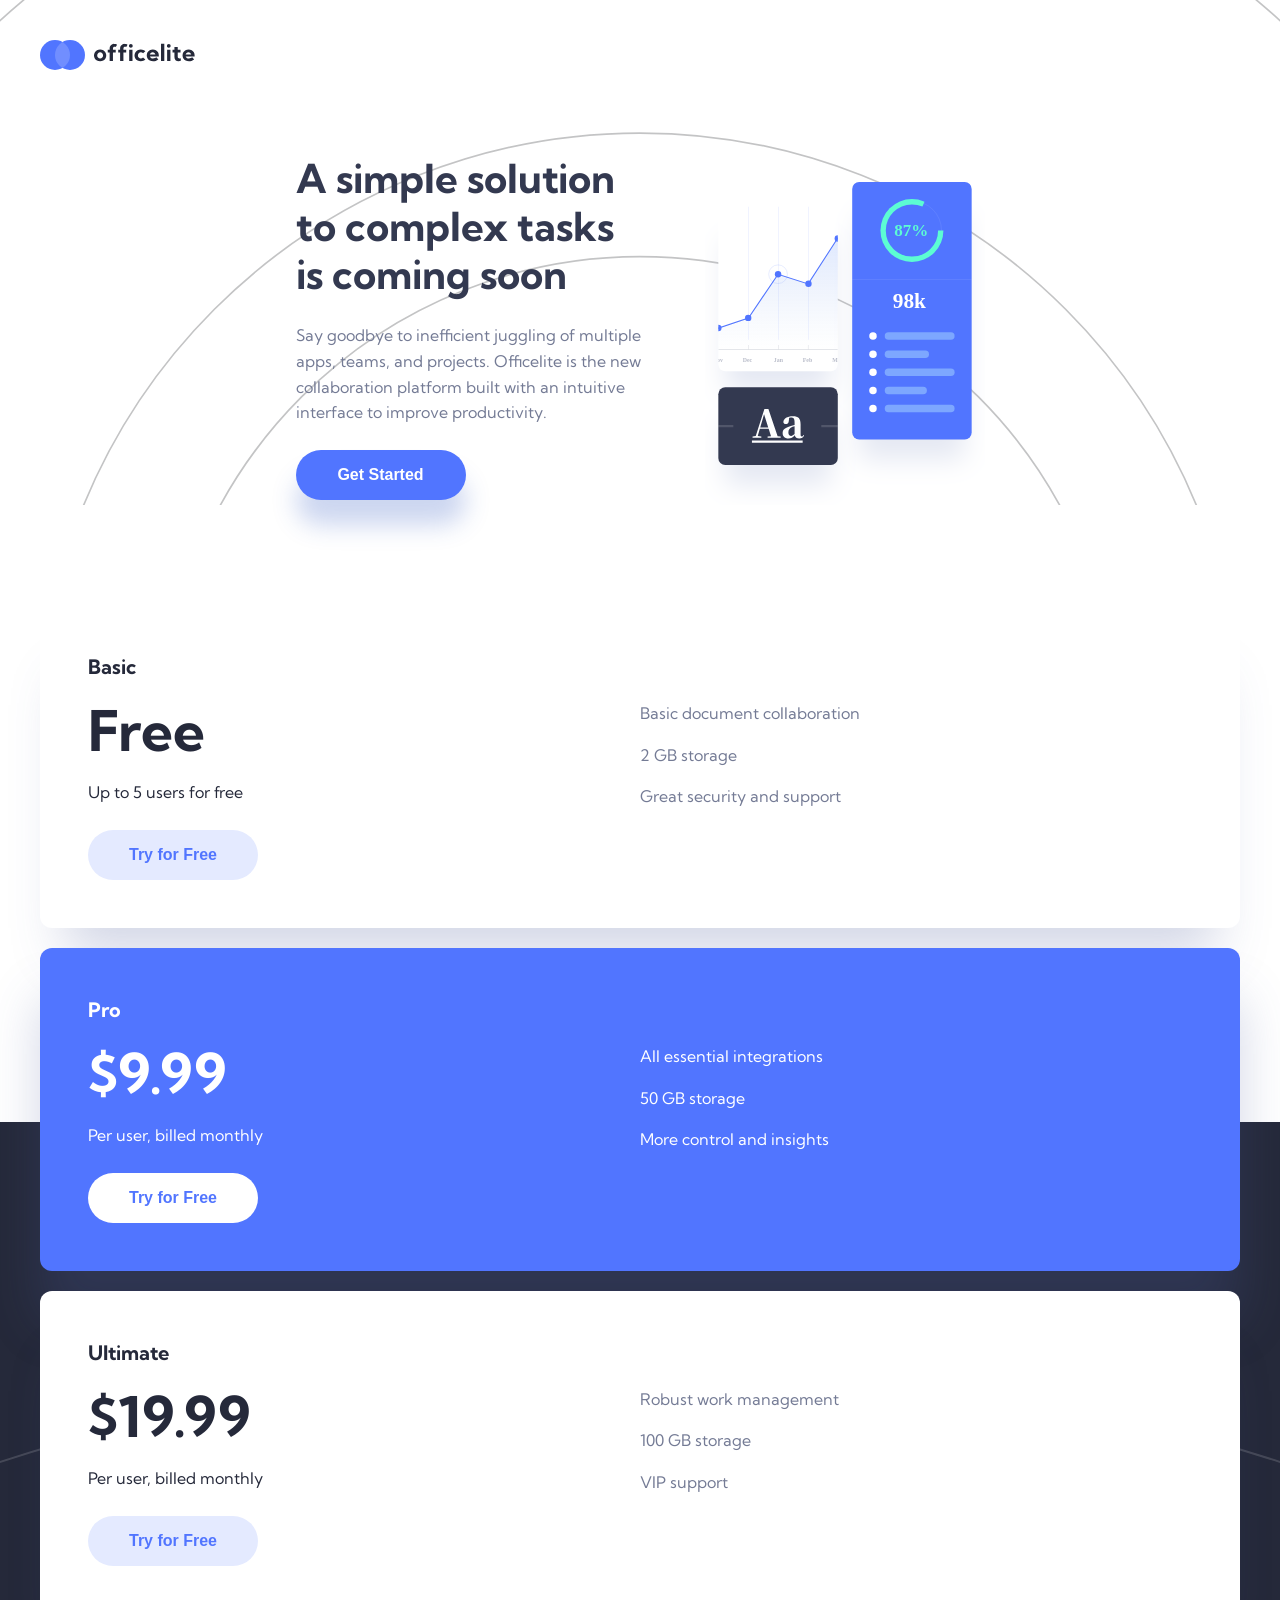
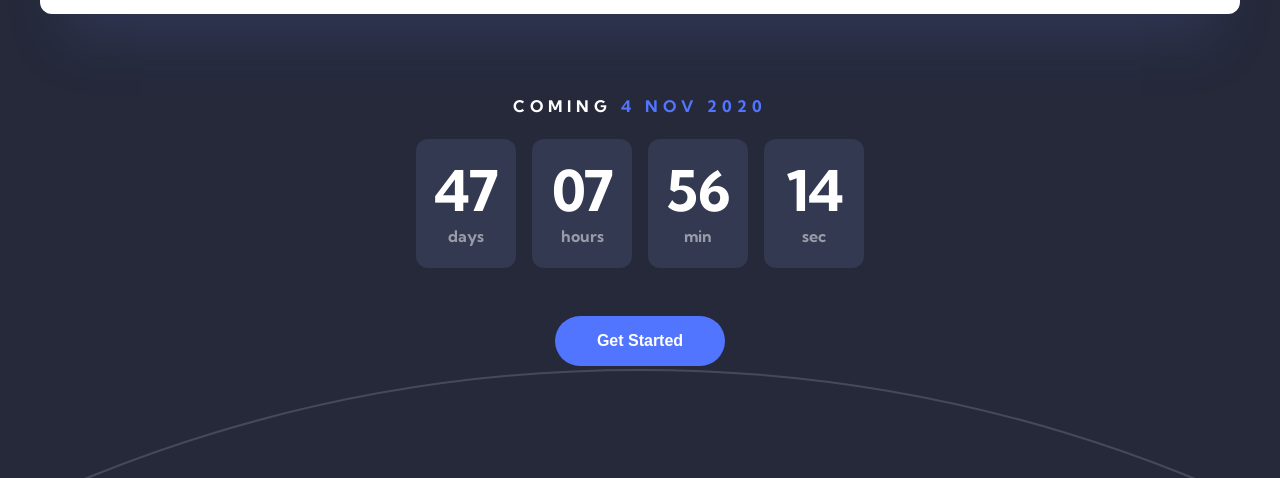
==== commit 19c07476: "tablet design continued" ====
--- a/index.html
+++ b/index.html
@@ -87,7 +87,7 @@
             </div>
             <div class="plan-card-features">
               <p class="text-preset-4">All essential integrations</p>
-              <p class="text-preset-4">50 gb storage</p>
+              <p class="text-preset-4">50 GB storage</p>
               <p class="text-preset-4">More control and insights</p>
             </div>
             <button
@@ -126,7 +126,7 @@
           <!-- If you're choosing to make this timer dynamic, have it countdown from the date you set above -->
           <div class="date-container">
             <div class="date-card">
-              <p class="date-number text-preset-1-tablet">47</p>
+              <p class="text-preset-1-tablet date-number">47</p>
               <p class="date-word text-preset-5">days</p>
             </div>
             <div class="date-card">
--- a/style.css
+++ b/style.css
@@ -328,6 +328,7 @@
   background-color: var(--neutral-800);
   width: 100%;
   height: 110px;
+  width: 74px;
   display: flex;
   flex-direction: column;
   padding: var(--spacing-200) var(--spacing-150);
@@ -428,6 +429,11 @@
 }
 
 @media (min-width: 768px) {
+  nav {
+    display: flex;
+    margin-left: var(--spacing-500);
+  }
+
   header {
     width: 100%;
   }
@@ -435,12 +441,12 @@
   .header-content {
     display: flex;
     flex-direction: row;
-    justify-content: space-between;
+    justify-content: center;
     align-items: center;
-    /* gap: 0; */
     width: 100%;
-    padding: 0 var(--spacing-500);
+    /* padding: 0 var(--spacing-500); */
     margin: 0;
+    gap: 64px;
   }
 
   .header-content-text {
@@ -452,7 +458,45 @@
   .charts-img {
     order: 1;
     width: 280px;
-    margin: var(--spacing-200) 0;
+    /* margin: var(--spacing-200) 0; */
+    margin: 0;
+    margin-top: var(--spacing-400);
+  }
+
+  .plan-card {
+    display: grid;
+    grid-template-columns: 1fr 1fr;
+    grid-template-rows: auto 1fr;
+    text-align: left;
+    margin: var(--spacing-250) var(--spacing-500);
+    padding: var(--spacing-600);
+  }
+
+  .plan-card-pricing {
+    grid-column: 1/2;
+    display: flex;
+    flex-direction: column;
+    gap: var(--spacing-200);
+    margin-bottom: var(--spacing-300);
+  }
+
+  .plan-card-features {
+    grid-column: 2/3;
+    grid-row: 1/-1;
+    /* padding: var(--spacing-400) 0; */
+  }
+
+  .plan-card button {
+    grid-column: 1/2;
+  }
+
+  .date-card {
+    width: 100px;
+    height: 129px;
+  }
+
+  .date-number {
+    font-size: 56px;
   }
 }
 
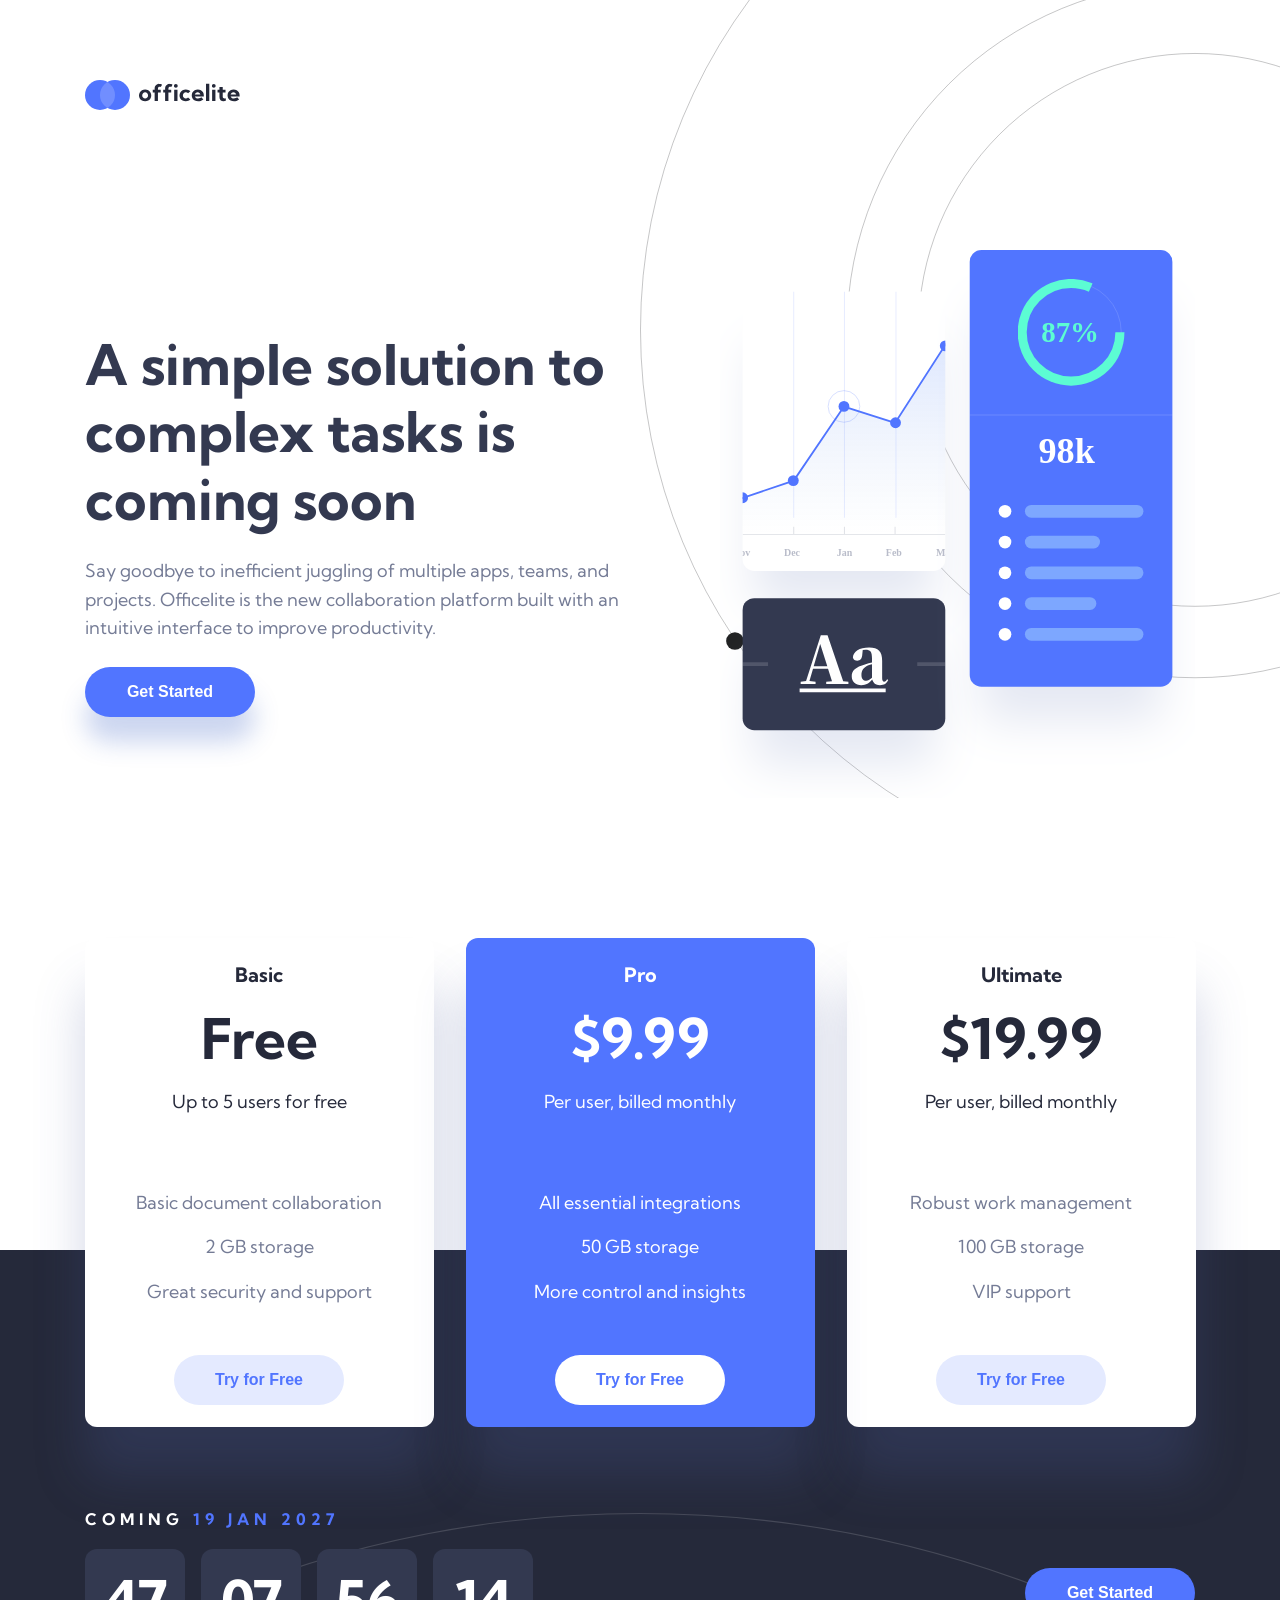
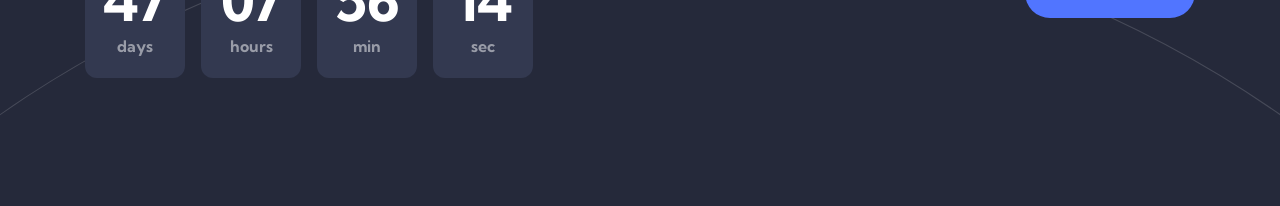
==== commit 4695741d: "dynamic date in h6" ====
--- a/index.html
+++ b/index.html
@@ -120,26 +120,26 @@
         <footer>
           <!-- If you're choosing to make this date dynamic, set it to 30 days in the future from the moment the visitor views the page -->
           <h6 class="coming-date text-preset-6">
-            Coming <span class="blue-text">4 Nov 2020</span>
+            Coming <span class="blue-text" id="target-date">4 Nov 2020</span>
           </h6>
 
           <!-- If you're choosing to make this timer dynamic, have it countdown from the date you set above -->
           <div class="date-container">
             <div class="date-card">
-              <p class="text-preset-1-tablet date-number">47</p>
+              <p class="text-preset-1-tablet date-number" id="days">47</p>
               <p class="date-word text-preset-5">days</p>
             </div>
             <div class="date-card">
               <p class="date-number text-preset-1-tablet">07</p>
-              <p class="date-word text-preset-5">hours</p>
+              <p class="date-word text-preset-5" id="hours">hours</p>
             </div>
             <div class="date-card">
               <p class="date-number text-preset-1-tablet">56</p>
-              <p class="date-word text-preset-5">min</p>
+              <p class="date-word text-preset-5" id="minutes">min</p>
             </div>
             <div class="date-card">
               <p class="date-number text-preset-1-tablet">14</p>
-              <p class="date-word text-preset-5">sec</p>
+              <p class="date-word text-preset-5" id="seconds">sec</p>
             </div>
           </div>
           <button
@@ -151,5 +151,7 @@
         </footer>
       </div>
     </div>
+
+    <script src="script.js"></script>
   </body>
 </html>
--- a/style.css
+++ b/style.css
@@ -173,6 +173,7 @@
   justify-content: center;
   text-align: center;
   width: 100%;
+  overflow: hidden;
 }
 
 .logo-img {
@@ -196,7 +197,6 @@
   background-image: url(./assets/home/bg-pattern-header.svg);
   background-position: center -225px;
   background-repeat: no-repeat;
-  position: absolute;
   background-size: 150%;
   filter: brightness(0.15);
   z-index: -1;
@@ -215,7 +215,7 @@
 }
 
 .header-content-text {
-  width: 343px;
+  max-width: 343px;
 }
 
 .header-content-text h1 {
@@ -347,6 +347,30 @@
 
 /* sign-up */
 
+.container-su {
+  text-align: center;
+}
+
+.main-su {
+  display: flex;
+  flex-direction: column;
+  align-items: center;
+  justify-content: center;
+}
+
+.hc-su {
+  max-width: 343px;
+}
+
+.hc-su h1 {
+  color: var(--neutral-800);
+  margin-bottom: var(--spacing-300);
+}
+
+.hc-su p {
+  color: var(--neutral-500);
+}
+
 .coming-date-su {
   color: var(--neutral-800);
   margin-top: var(--spacing-500);
@@ -367,6 +391,7 @@
 
 section {
   width: 100%;
+  height: 100%;
   position: relative;
   z-index: 1;
   background: linear-gradient(
@@ -374,6 +399,7 @@
     var(--neutral-900) 56%,
     var(--neutral-0) 56%
   );
+  padding-bottom: var(--spacing-1000);
 }
 
 section::before {
@@ -396,7 +422,7 @@
   display: flex;
   flex-direction: column;
   background-color: var(--neutral-0);
-  margin: var(--spacing-0) var(--spacing-300) var(--spacing-1000);
+  margin: var(--spacing-0) var(--spacing-300) 0;
   padding: var(--spacing-500) var(--spacing-250);
   border-radius: var(--radius-12);
   gap: var(--spacing-300);
@@ -432,25 +458,62 @@
   nav {
     display: flex;
     margin-left: var(--spacing-500);
+    margin-top: var(--spacing-1000);
+    margin-bottom: var(--spacing-1400);
+  }
+
+  .logo-img {
+    padding: 0;
+    margin: 0;
   }
 
   header {
     width: 100%;
+    margin-bottom: var(--spacing-1400);
+  }
+
+  header::before {
+    content: "";
+    position: absolute;
+    top: 0;
+    left: 50%;
+    width: 100%;
+    height: 100%;
+    background-image: url(./assets/home/bg-pattern-header.svg);
+    background-position: center -225px;
+    background-repeat: no-repeat;
+    background-size: 100%;
+    filter: brightness(0.15);
+    z-index: -1;
+  }
+
+  .pricing-section::before {
+    content: "";
+    position: absolute;
+    top: 0;
+    left: 0;
+    width: 100%;
+    height: 100%;
+    background-image: url(./assets/home/bg-pattern-footer.svg);
+    background-position: center 575px;
+    background-repeat: no-repeat;
+    position: absolute;
+    background-size: 175%;
+    z-index: -1;
   }
 
   .header-content {
     display: flex;
     flex-direction: row;
-    justify-content: center;
+    justify-content: space-between;
     align-items: center;
     width: 100%;
-    /* padding: 0 var(--spacing-500); */
+    padding: 0 var(--spacing-500);
     margin: 0;
-    gap: 64px;
   }
 
   .header-content-text {
-    width: 345px;
+    max-width: 343px;
     text-align: left;
     order: -1;
   }
@@ -458,7 +521,6 @@
   .charts-img {
     order: 1;
     width: 280px;
-    /* margin: var(--spacing-200) 0; */
     margin: 0;
     margin-top: var(--spacing-400);
   }
@@ -470,6 +532,27 @@
     text-align: left;
     margin: var(--spacing-250) var(--spacing-500);
     padding: var(--spacing-600);
+    box-shadow: 0px 50px 50px 0px rgba(75, 92, 154, 0.25);
+  }
+
+  .blue-plan-card {
+    position: relative;
+    z-index: 1;
+  }
+
+  .blue-plan-card::before {
+    content: "";
+    position: absolute;
+    width: 100%;
+    height: 100%;
+    background-image: url(./assets/home/bg-pattern-pricing.svg);
+    background-position: -325px center;
+    background-repeat: no-repeat;
+    z-index: -1;
+  }
+
+  .plan-card:last-child {
+    margin-bottom: var(--spacing-1200);
   }
 
   .plan-card-pricing {
@@ -483,7 +566,6 @@
   .plan-card-features {
     grid-column: 2/3;
     grid-row: 1/-1;
-    /* padding: var(--spacing-400) 0; */
   }
 
   .plan-card button {
@@ -498,7 +580,243 @@
   .date-number {
     font-size: 56px;
   }
-}
-
-@media (min-width: 1024px) {
-}
+
+  /* sign-up  */
+
+  .container-su {
+    display: flex;
+    flex-direction: column;
+  }
+
+  .container-su nav {
+    margin-top: var(--spacing-800);
+    margin-bottom: var(--spacing-1000);
+  }
+
+  .main-su {
+    display: flex;
+    flex-direction: column;
+    justify-content: center;
+    align-items: center;
+  }
+
+  .hc-su {
+    display: flex;
+    flex-direction: column;
+    align-items: center;
+    justify-content: center;
+    width: 100%;
+    max-width: none;
+  }
+
+  .hc-su h1 {
+    width: 540px;
+  }
+
+  .hc-su p {
+    width: 540px;
+  }
+
+  .form-container {
+    padding: var(--spacing-500);
+    width: 445px;
+    margin-bottom: var(--spacing-1600);
+  }
+
+  section {
+    display: flex;
+    justify-content: center;
+    background: linear-gradient(
+      to top,
+      var(--neutral-900) 80%,
+      var(--neutral-0) 80%
+    );
+    padding-bottom: var(--spacing-0);
+  }
+
+  section::before {
+    background-position: center -400px;
+    background-size: 225%;
+  }
+}
+
+@media (min-width: 1280px) {
+  .text-preset-1-tablet {
+    font-size: 56px;
+  }
+
+  .text-preset-4 {
+    font-size: 18px;
+  }
+
+  header {
+    width: 1110px;
+    margin-bottom: var(--spacing-1800);
+    max-width: 100%;
+  }
+
+  nav {
+    margin-left: 0;
+    margin-bottom: var(--spacing-1800);
+  }
+
+  .header-content {
+    padding: 0;
+    width: 100%;
+    max-width: none;
+    flex-direction: row;
+    justify-content: space-between;
+  }
+
+  .header-content-text {
+    width: 540px;
+    max-width: none;
+    text-align: left;
+  }
+
+  .charts-img {
+    width: 475px;
+    margin: 0;
+  }
+
+  .pricing-section {
+    display: flex;
+    flex-direction: column;
+    align-items: center;
+  }
+
+  main {
+    display: flex;
+    flex-direction: row;
+    justify-content: center;
+    gap: var(--spacing-400);
+    margin-bottom: var(--spacing-1000);
+  }
+
+  .plan-card {
+    width: 349px;
+    height: 489px;
+    display: flex;
+    flex-direction: column;
+    text-align: center;
+    align-items: center;
+    justify-content: center;
+    margin: 0;
+    padding: 0;
+  }
+
+  .plan-card:last-child {
+    margin-bottom: 0;
+  }
+
+  .blue-plan-card::before {
+    display: none;
+  }
+
+  footer {
+    width: 1110px;
+    display: grid;
+    text-align: left;
+    grid-template-columns: max-content 1fr;
+    grid-template-rows: auto auto;
+    align-items: center;
+    margin-bottom: var(--spacing-1600);
+  }
+
+  footer .coming-date {
+    grid-column: 1/2;
+    grid-row: 1/2;
+    margin-bottom: var(--spacing-200);
+  }
+
+  footer .date-container {
+    grid-column: 1/2;
+    grid-row: 2/3;
+    gap: var(--spacing-200);
+  }
+
+  footer button {
+    grid-column: 2/3;
+    grid-row: 1/-1;
+    align-self: center;
+    justify-self: end;
+  }
+
+  .date-container {
+    justify-content: left;
+    margin: 0;
+  }
+
+  /* TODO: fix ::before in header and footer  */
+
+  /* sign-up */
+
+  .container-su {
+    display: grid;
+    grid-template-columns: auto max-content;
+    grid-template-rows: auto auto 1fr;
+    text-align: left;
+    justify-content: center;
+    align-items: center;
+    height: 100dvh;
+    position: relative;
+    z-index: 1;
+    overflow-x: hidden;
+  }
+
+  .container-su::before {
+    content: "";
+    position: absolute;
+    grid-column: 2;
+    grid-row: 1 / -1;
+    top: 0;
+    bottom: 0;
+    left: 150px;
+    right: -100dvh;
+
+    background-color: var(--neutral-900);
+    z-index: -1;
+  }
+
+  .container-su nav {
+    margin-top: var(--spacing-1000);
+    margin-bottom: var(--spacing-1800);
+  }
+
+  .main-su {
+    grid-column: 1/2;
+    gap: 0;
+    align-items: flex-start;
+    margin-bottom: 0;
+    width: 540px;
+    margin-right: var(--spacing-1600);
+  }
+
+  .hc-su {
+    flex-direction: column;
+  }
+
+  .coming-date-su {
+    margin-bottom: var(--spacing-200);
+  }
+
+  section {
+    grid-column: 2/3;
+    background: none;
+  }
+
+  section::before {
+    display: none;
+  }
+
+  .form-container {
+    box-shadow: 0px 0px 50px 0px rgba(75, 92, 154, 0.16);
+    margin: 0;
+  }
+
+  .pb-su {
+    margin-top: var(--spacing-200);
+  }
+
+  /* TODO: right side image */
+}
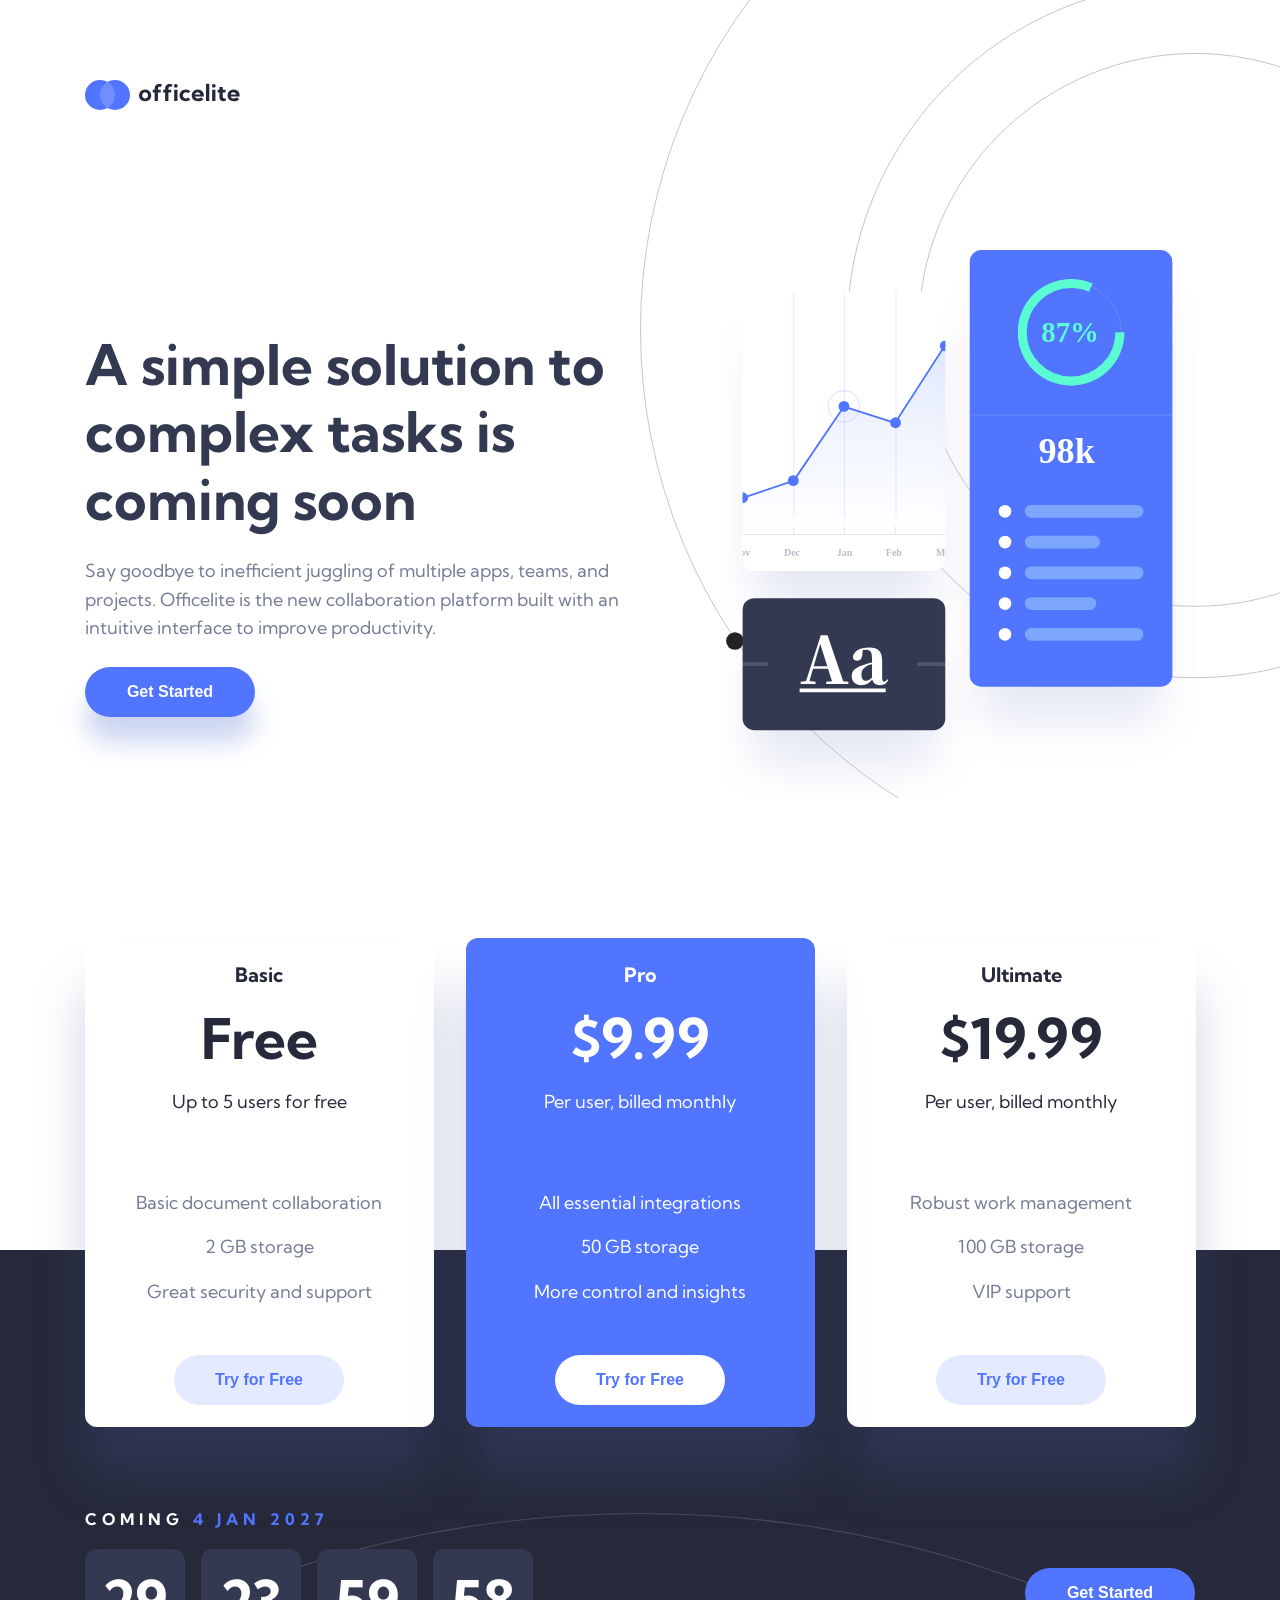
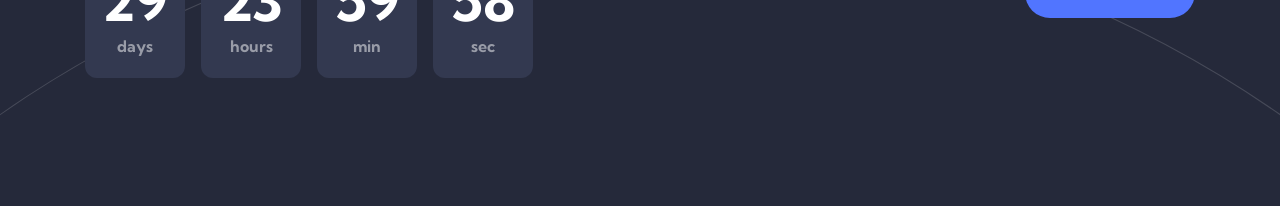
==== commit 879eefab: "dynamic countdowm" ====
--- a/index.html
+++ b/index.html
@@ -118,28 +118,26 @@
           </div>
         </main>
         <footer>
-          <!-- If you're choosing to make this date dynamic, set it to 30 days in the future from the moment the visitor views the page -->
           <h6 class="coming-date text-preset-6">
             Coming <span class="blue-text" id="target-date">4 Nov 2020</span>
           </h6>
 
-          <!-- If you're choosing to make this timer dynamic, have it countdown from the date you set above -->
           <div class="date-container">
             <div class="date-card">
               <p class="text-preset-1-tablet date-number" id="days">47</p>
               <p class="date-word text-preset-5">days</p>
             </div>
             <div class="date-card">
-              <p class="date-number text-preset-1-tablet">07</p>
-              <p class="date-word text-preset-5" id="hours">hours</p>
+              <p class="date-number text-preset-1-tablet" id="hours">07</p>
+              <p class="date-word text-preset-5">hours</p>
             </div>
             <div class="date-card">
-              <p class="date-number text-preset-1-tablet">56</p>
-              <p class="date-word text-preset-5" id="minutes">min</p>
+              <p class="date-number text-preset-1-tablet" id="minutes">56</p>
+              <p class="date-word text-preset-5">min</p>
             </div>
             <div class="date-card">
-              <p class="date-number text-preset-1-tablet">14</p>
-              <p class="date-word text-preset-5" id="seconds">sec</p>
+              <p class="date-number text-preset-1-tablet" id="seconds">14</p>
+              <p class="date-word text-preset-5">sec</p>
             </div>
           </div>
           <button
